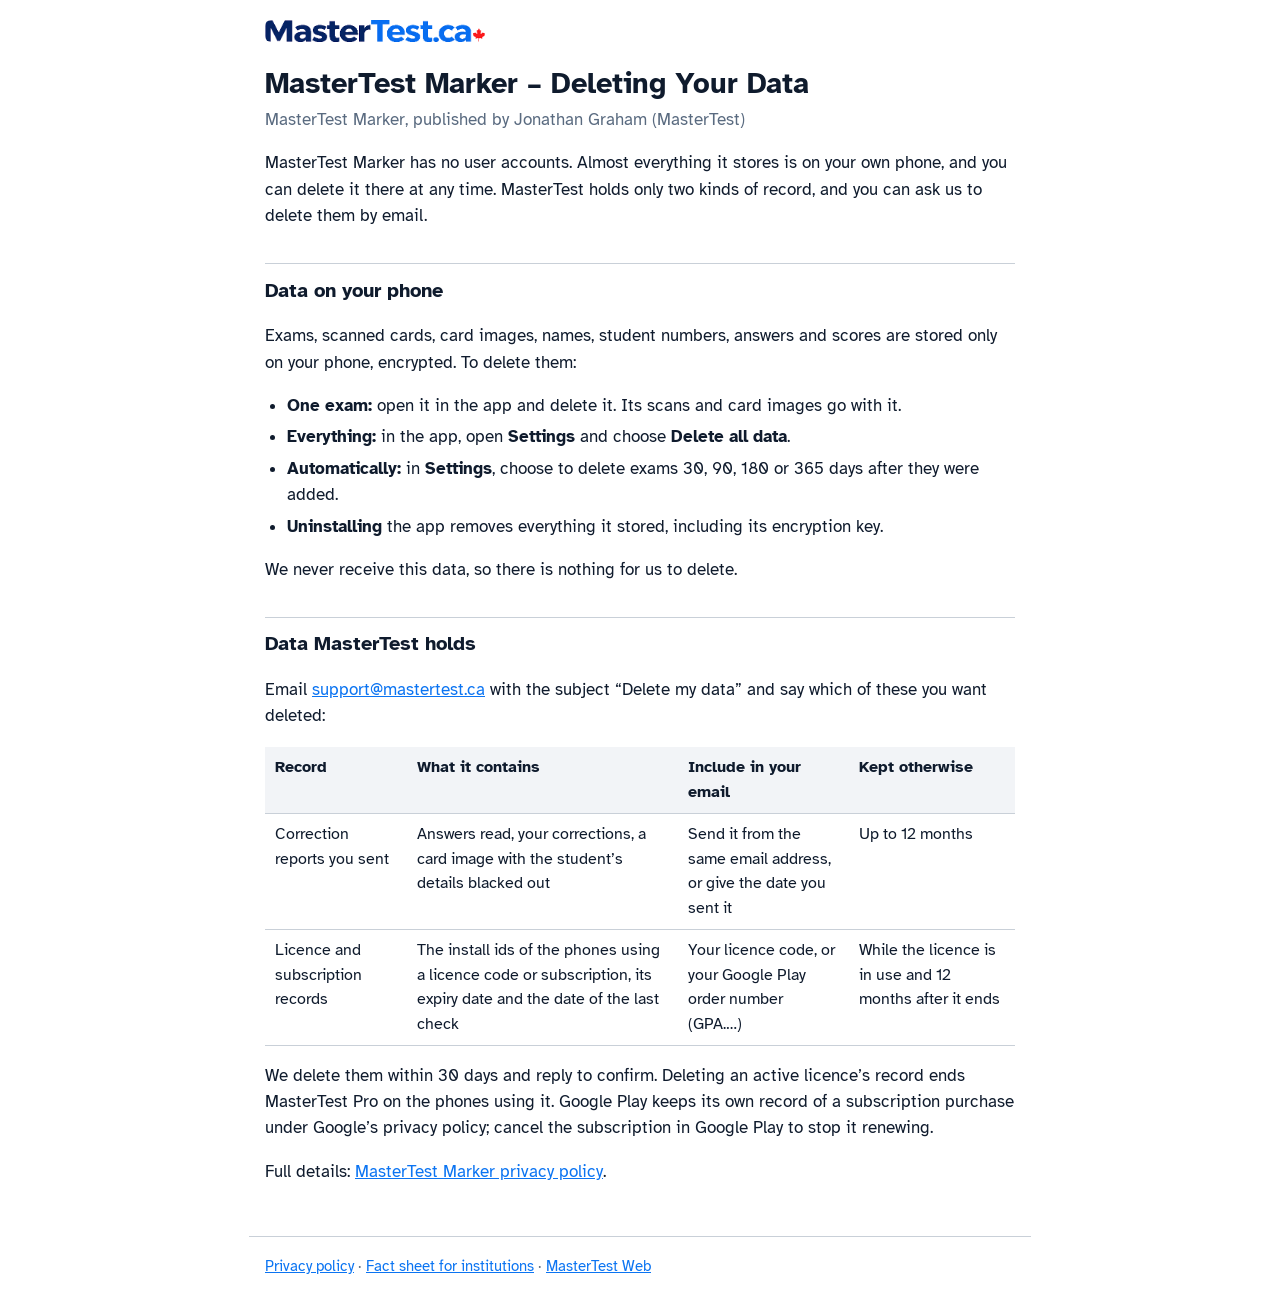
==== privacy/delete/index.html @ f0683789 "Data deletion page (privacy/delete/) Co-Authored-By: Claude Opus 5.5 <noreply@anthropic.com> Claude-" ====
<!doctype html>
<html lang="en">
<head>
<meta charset="utf-8">
<meta name="viewport" content="width=device-width, initial-scale=1">
<title>MasterTest Marker – Deleting Your Data</title>
<meta name="description" content="How to delete the data MasterTest Marker stores on your phone and ask MasterTest to delete what it holds.">
<link rel="icon" href="data:image/svg+xml,%3Csvg xmlns='http://www.w3.org/2000/svg' viewBox='0 0 16 16'%3E%3Ccircle cx='8' cy='8' r='6.5' fill='%230b74f2'/%3E%3C/svg%3E">
<link rel="stylesheet" href="../site.css">
</head>
<body>
<header class="site"><a href="/"><img src="/mastertest-logo.png" alt="MasterTest.ca"></a></header>
<main>
<h1>MasterTest Marker – Deleting Your Data</h1>
<p class="meta">MasterTest Marker, published by Jonathan Graham (MasterTest)</p>

<p>MasterTest Marker has no user accounts. Almost everything it stores is on your own phone, and you can delete it there at any time. MasterTest holds only two kinds of record, and you can ask us to delete them by email.</p>

<h2>Data on your phone</h2>
<p>Exams, scanned cards, card images, names, student numbers, answers and scores are stored only on your phone, encrypted. To delete them:</p>
<ul>
<li><strong>One exam:</strong> open it in the app and delete it. Its scans and card images go with it.</li>
<li><strong>Everything:</strong> in the app, open <strong>Settings</strong> and choose <strong>Delete all data</strong>.</li>
<li><strong>Automatically:</strong> in <strong>Settings</strong>, choose to delete exams 30, 90, 180 or 365 days after they were added.</li>
<li><strong>Uninstalling</strong> the app removes everything it stored, including its encryption key.</li>
</ul>
<p>We never receive this data, so there is nothing for us to delete.</p>

<h2>Data MasterTest holds</h2>
<p>Email <a href="mailto:support@mastertest.ca?subject=Delete%20my%20MasterTest%20Marker%20data">support@mastertest.ca</a> with the subject “Delete my data” and say which of these you want deleted:</p>
<div class="table-wrap"><table>
<thead><tr><th>Record</th><th>What it contains</th><th>Include in your email</th><th>Kept otherwise</th></tr></thead>
<tbody>
<tr><td>Correction reports you sent</td><td>Answers read, your corrections, a card image with the student’s details blacked out</td><td>Send it from the same email address, or give the date you sent it</td><td>Up to 12 months</td></tr>
<tr><td>Licence and subscription records</td><td>The install ids of the phones using a licence code or subscription, its expiry date and the date of the last check</td><td>Your licence code, or your Google Play order number (GPA.…)</td><td>While the licence is in use and 12 months after it ends</td></tr>
</tbody>
</table></div>
<p>We delete them within 30 days and reply to confirm. Deleting an active licence’s record ends MasterTest Pro on the phones using it. Google Play keeps its own record of a subscription purchase under Google’s privacy policy; cancel the subscription in Google Play to stop it renewing.</p>

<p>Full details: <a href="/privacy/marker/">MasterTest Marker privacy policy</a>.</p>
</main>
<footer class="site"><a href="/privacy/marker/">Privacy policy</a> · <a href="/privacy/fact-sheet/">Fact sheet for institutions</a> · <a href="/">MasterTest Web</a></footer>
</body>
</html>
---- privacy/site.css ----
/* The privacy pages (privacy/marker/, privacy/fact-sheet/): MasterTest Web's colours and font. */
@font-face { font-family: "Atkinson Hyperlegible"; font-weight: 400; font-display: swap;
  src: url("/fonts/atkinson-hyperlegible-latin-400-normal.woff2") format("woff2"); }
@font-face { font-family: "Atkinson Hyperlegible"; font-weight: 700; font-display: swap;
  src: url("/fonts/atkinson-hyperlegible-latin-700-normal.woff2") format("woff2"); }
:root {
  --paper: #ffffff; --ink: #0f1b2d; --muted: #5a6b80; --rule: #c9d0d8; --accent: #0b74f2; --cell-soft: #f2f4f7;
  --logo-bg: transparent; --logo-pad: 0;
  font-family: "Atkinson Hyperlegible", system-ui, sans-serif;
  font-size: 17px; line-height: 1.55; color: var(--ink); background: var(--paper);
}
@media (prefers-color-scheme: dark) {
  :root:not([data-theme="light"]) {
    --paper: #12171d; --ink: #eef2f6; --muted: #9aa8b8; --rule: #36404b; --accent: #4c9bff; --cell-soft: #1d242c;
    --logo-bg: #ffffff; --logo-pad: 4px 8px;
  }
}
:root[data-theme="dark"] {
  --paper: #12171d; --ink: #eef2f6; --muted: #9aa8b8; --rule: #36404b; --accent: #4c9bff; --cell-soft: #1d242c;
  --logo-bg: #ffffff; --logo-pad: 4px 8px;
}
* { box-sizing: border-box; }
body { margin: 0; background: var(--paper); color: var(--ink); }
header.site, main, footer.site { max-width: 46rem; margin: 0 auto; padding: 0 16px; }
header.site { padding-top: 20px; }
header.site img { display: block; background: var(--logo-bg); padding: var(--logo-pad); border-radius: 6px; width: 220px; max-width: 100%; height: auto; }
h1 { font-size: 1.7rem; line-height: 1.25; margin: 1.4rem 0 .3rem; }
h2 { font-size: 1.2rem; margin: 2rem 0 .5rem; padding-top: .6rem; border-top: 1px solid var(--rule); }
.meta { color: var(--muted); margin-top: 0; }
a { color: var(--accent); }
ul { padding-left: 1.3rem; }
li { margin: .3rem 0; }
address { font-style: normal; }
.table-wrap { overflow-x: auto; margin: 1rem 0; }
table { border-collapse: collapse; width: 100%; font-size: .93rem; min-width: 34rem; }
th, td { text-align: left; vertical-align: top; padding: .5rem .6rem; border-bottom: 1px solid var(--rule); }
th { background: var(--cell-soft); }
footer.site { margin-top: 3rem; padding-top: 1rem; padding-bottom: 2rem; border-top: 1px solid var(--rule); color: var(--muted); font-size: .9rem; }
@media print { header.site, footer.site { display: none; } a { color: inherit; } }
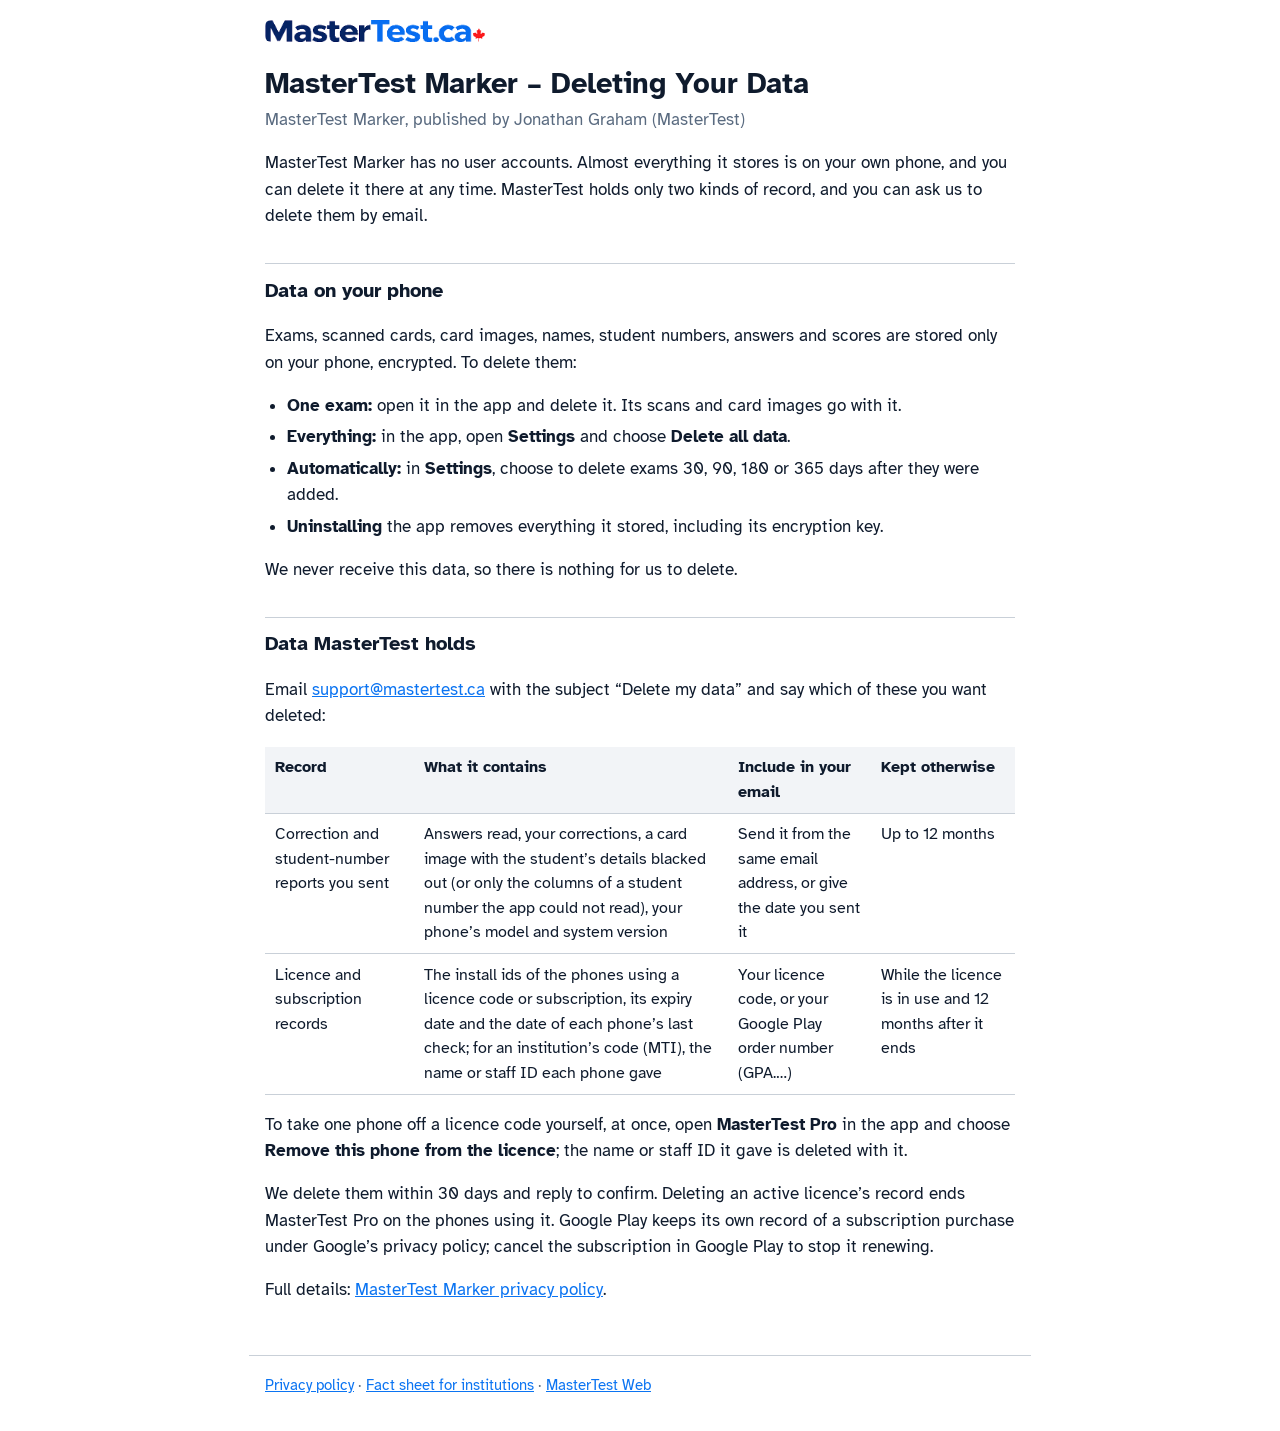
==== commit a282cd8a: "MasterTest Web 0.5.38 Co-Authored-By: Claude Opus 5.5 <noreply@anthropic.com> Claude-Session: https:" ====
--- a/privacy/delete/index.html
+++ b/privacy/delete/index.html
@@ -31,10 +31,11 @@
 <div class="table-wrap"><table>
 <thead><tr><th>Record</th><th>What it contains</th><th>Include in your email</th><th>Kept otherwise</th></tr></thead>
 <tbody>
-<tr><td>Correction reports you sent</td><td>Answers read, your corrections, a card image with the student’s details blacked out</td><td>Send it from the same email address, or give the date you sent it</td><td>Up to 12 months</td></tr>
-<tr><td>Licence and subscription records</td><td>The install ids of the phones using a licence code or subscription, its expiry date and the date of the last check</td><td>Your licence code, or your Google Play order number (GPA.…)</td><td>While the licence is in use and 12 months after it ends</td></tr>
+<tr><td>Correction and student-number reports you sent</td><td>Answers read, your corrections, a card image with the student’s details blacked out (or only the columns of a student number the app could not read), your phone’s model and system version</td><td>Send it from the same email address, or give the date you sent it</td><td>Up to 12 months</td></tr>
+<tr><td>Licence and subscription records</td><td>The install ids of the phones using a licence code or subscription, its expiry date and the date of each phone’s last check; for an institution’s code (MTI), the name or staff ID each phone gave</td><td>Your licence code, or your Google Play order number (GPA.…)</td><td>While the licence is in use and 12 months after it ends</td></tr>
 </tbody>
 </table></div>
+<p>To take one phone off a licence code yourself, at once, open <strong>MasterTest Pro</strong> in the app and choose <strong>Remove this phone from the licence</strong>; the name or staff ID it gave is deleted with it.</p>
 <p>We delete them within 30 days and reply to confirm. Deleting an active licence’s record ends MasterTest Pro on the phones using it. Google Play keeps its own record of a subscription purchase under Google’s privacy policy; cancel the subscription in Google Play to stop it renewing.</p>
 
 <p>Full details: <a href="/privacy/marker/">MasterTest Marker privacy policy</a>.</p>
